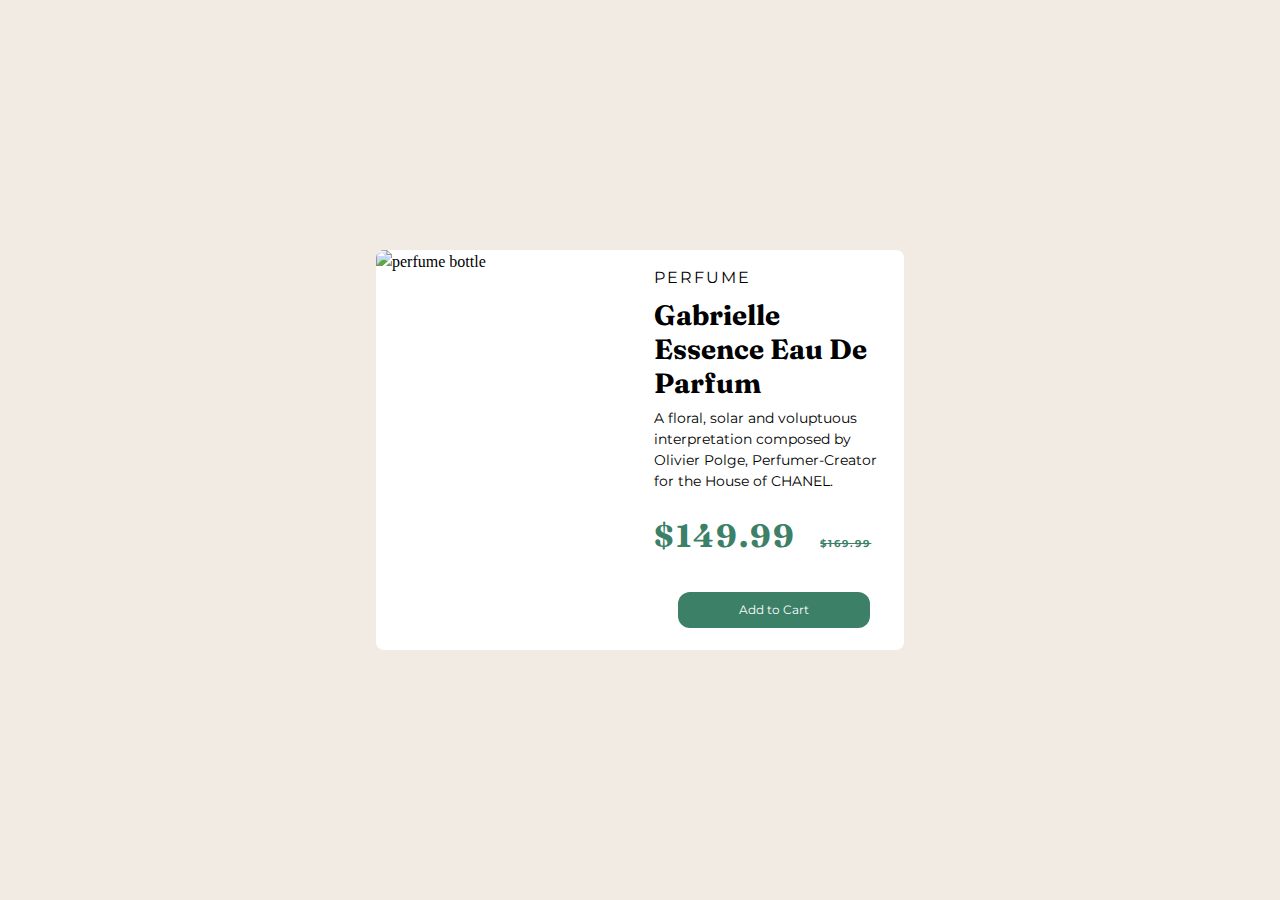
==== index.html @ e68e8b8c "Add files via upload" ====
<!DOCTYPE html>
<html lang="en">
<head>
    <meta charset="UTF-8">
    <meta http-equiv="X-UA-Compatible" content="IE=edge">
    <meta name="viewport" content="width=device-width, initial-scale=1.0">
    <link rel="preconnect" href="https://fonts.googleapis.com">
    <link rel="preconnect" href="https://fonts.gstatic.com" crossorigin>
    <link href="https://fonts.googleapis.com/css2?family=Montserrat:wght@500;700&family=Nunito:wght@200;300;400;600;700&family=Roboto&display=swap" rel="stylesheet">
    <link rel="preconnect" href="https://fonts.googleapis.com">
    <link rel="preconnect" href="https://fonts.gstatic.com" crossorigin>
    <link href="https://fonts.googleapis.com/css2?family=Fraunces:opsz,wght@9..144,700&family=Montserrat:wght@500;700&family=Nunito:wght@200;300;400;600;700&family=Roboto&display=swap" rel="stylesheet">
    <link rel="stylesheet" href="style.css">
    <title>Document</title>
</head>
<body>
    <div class="container">
        <div class="box">
            <img src="\Users\user\OneDrive\Desktop\Front End Mentor\manage-landing-page-master\product-preview-card-component-main\product-preview-card-component-main\images\perf1.jpg" alt="perfume bottle">
        </div>
        <div class="box-1">
            <span>Perfume</span>
            <h1>Gabrielle Essence Eau De Parfum</h1>
            <p>A floral, solar and voluptuous interpretation composed by Olivier Polge, 
                Perfumer-Creator for the House of CHANEL.</p>
            <span class="price">$149.99<span class="b-price">$169.99</span></span>
            <i class="fas fa-shopping-cart"></i><button>Add to Cart</button>
        </div>
    </div>
    
</body>
</html>
---- style.css ----
:root{
    --clr-primary-1: hsl(158, 36%, 37%);
    --clr-primary-2: hsl(30, 38%, 92%);

    --clr-neutral-1: hsl(212, 21%, 14%);
    --clr-neutral-2: hsl(228, 12%, 48%);
    --clr-neutral-3: hsl(0, 0%, 100%);

    --font-family-primary: 'Montserrat';
    --font-family-secundary: 'Fraunces';

    --fs-primary-500: 0.875rem;
}
/* Box sizing rules */
*,
*::before,
*::after {
  box-sizing: border-box;
}

/* Remove default margin */
body,
h1,
h2,
h3,
h4,
p,
figure,
blockquote,
dl,
dd {
  margin: 0;
}

/* Remove list styles on ul, ol elements with a list role, which suggests default styling will be removed */
ul[role='list'],
ol[role='list'] {
  list-style: none;
}

/* Set core root defaults */
html:focus-within {
  scroll-behavior: smooth;
}

/* Set core body defaults */
body {
  min-height: 100vh;
  text-rendering: optimizeSpeed;
  line-height: 1.5;
}

/* A elements that don't have a class get default styles */
a:not([class]) {
  text-decoration-skip-ink: auto;
}

/* Make images easier to work with */
img,
picture {
  max-width: 100%;
  display: block;
}

/* Inherit fonts for inputs and buttons */
input,
button,
textarea,
select {
  font: inherit;
}

/* Remove all animations, transitions and smooth scroll for people that prefer not to see them */
@media (prefers-reduced-motion: reduce) {
  html:focus-within {
   scroll-behavior: auto;
  }
  
  *,
  *::before,
  *::after {
    animation-duration: 0.01ms !important;
    animation-iteration-count: 1 !important;
    transition-duration: 0.01ms !important;
    scroll-behavior: auto !important;
  }
}
body{
    background-color: var(--clr-primary-2);
    display: flex;

}
.container{
    flex-direction: row;
    justify-content: center;
    align-items: center;
    margin: auto;
    overflow: hidden;
    background-color: var(--clr-neutral-3);
    width: 33rem;
    height: 25rem;
    display: flex;
    border-radius: 0.5rem ;
}
.box, .box-1{
    width: 100%;
    height: 100%;
    flex: 1 1 40rem;
    

}
.box img{
    height: 100%;
    width: 100%;
    object-fit: cover;
}
.box-1{
    margin: 1rem, 0;
    padding: 1rem;
}
span{
    margin-top: .5rem;
    margin-left: .5rem;
    margin-bottom: 1rem;
    text-transform: uppercase;
    font-family: var(--font-family-primary);
    letter-spacing: 2px;

}
h1{
    margin-top: .5rem;
    margin-left: .5rem;
    font-family: var(--font-family-secundary);
    line-height: normal;
    font-size: 1.75rem;

}
p{
    margin-top: .5rem;
    margin-left: .5rem;
    font-family: var(--font-family-primary);
    font-size: var(--fs-primary-500);
}
.price{
    color: var(--clr-primary-1);
    font-weight: 700;
    font-family: var(--font-family-secundary);
    font-size: 2rem;
    display: inline-block;
    margin-top: 1.25rem;
}
.b-price{
  font-size: 0.65rem;
  text-align: center;
  padding-left: 1rem;
  padding-bottom: 1rem;
  text-decoration: line-through;
  
}
button{
    border-radius: 0.75rem;
    font-family: var(--font-family-primary);
    font-size: .75rem;
    border: none;
    color: var(--clr-neutral-3);
    background-color: var(--clr-primary-1);
    width: 12rem;
    height: 2.25rem;
    margin-top: 1rem;
    margin-left: 2rem;
    display: block;
}

@media (max-width: 700px) {
   .container{
    width: 20rem;
    height: 30rem;
    flex-direction: column;
   }
   .box{
    height: 40%;
    flex: 1 1 30%;
    display: flex;
   }
   .box-1{
    display: flex;
    flex-direction: column;
    gap: 0rem;
   }
   .box-1 *{
    margin-top: 0rem;
    margin-left: .5rem;
   }
   .box img{
    object-fit: cover;

   }
   .box-1{
    flex: 1 1 40rem;
   }
   }
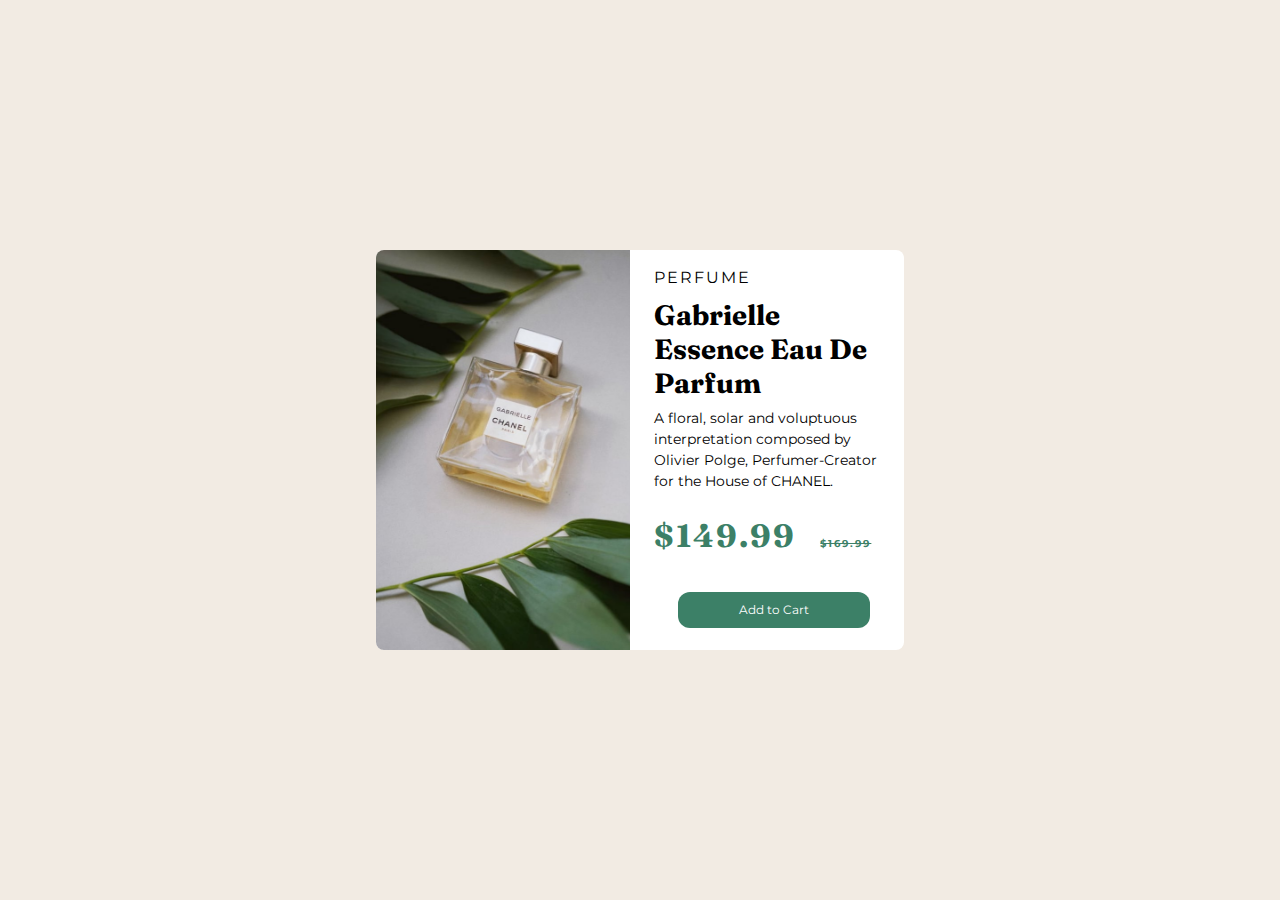
==== commit 9aa11b13: "Update index.html" ====
--- a/index.html
+++ b/index.html
@@ -16,7 +16,7 @@
 <body>
     <div class="container">
         <div class="box">
-            <img src="\Users\user\OneDrive\Desktop\Front End Mentor\manage-landing-page-master\product-preview-card-component-main\product-preview-card-component-main\images\perf1.jpg" alt="perfume bottle">
+            <img src="images\perf1.jpg" alt="perfume bottle">
         </div>
         <div class="box-1">
             <span>Perfume</span>
@@ -29,4 +29,4 @@
     </div>
     
 </body>
-</html>+</html>
